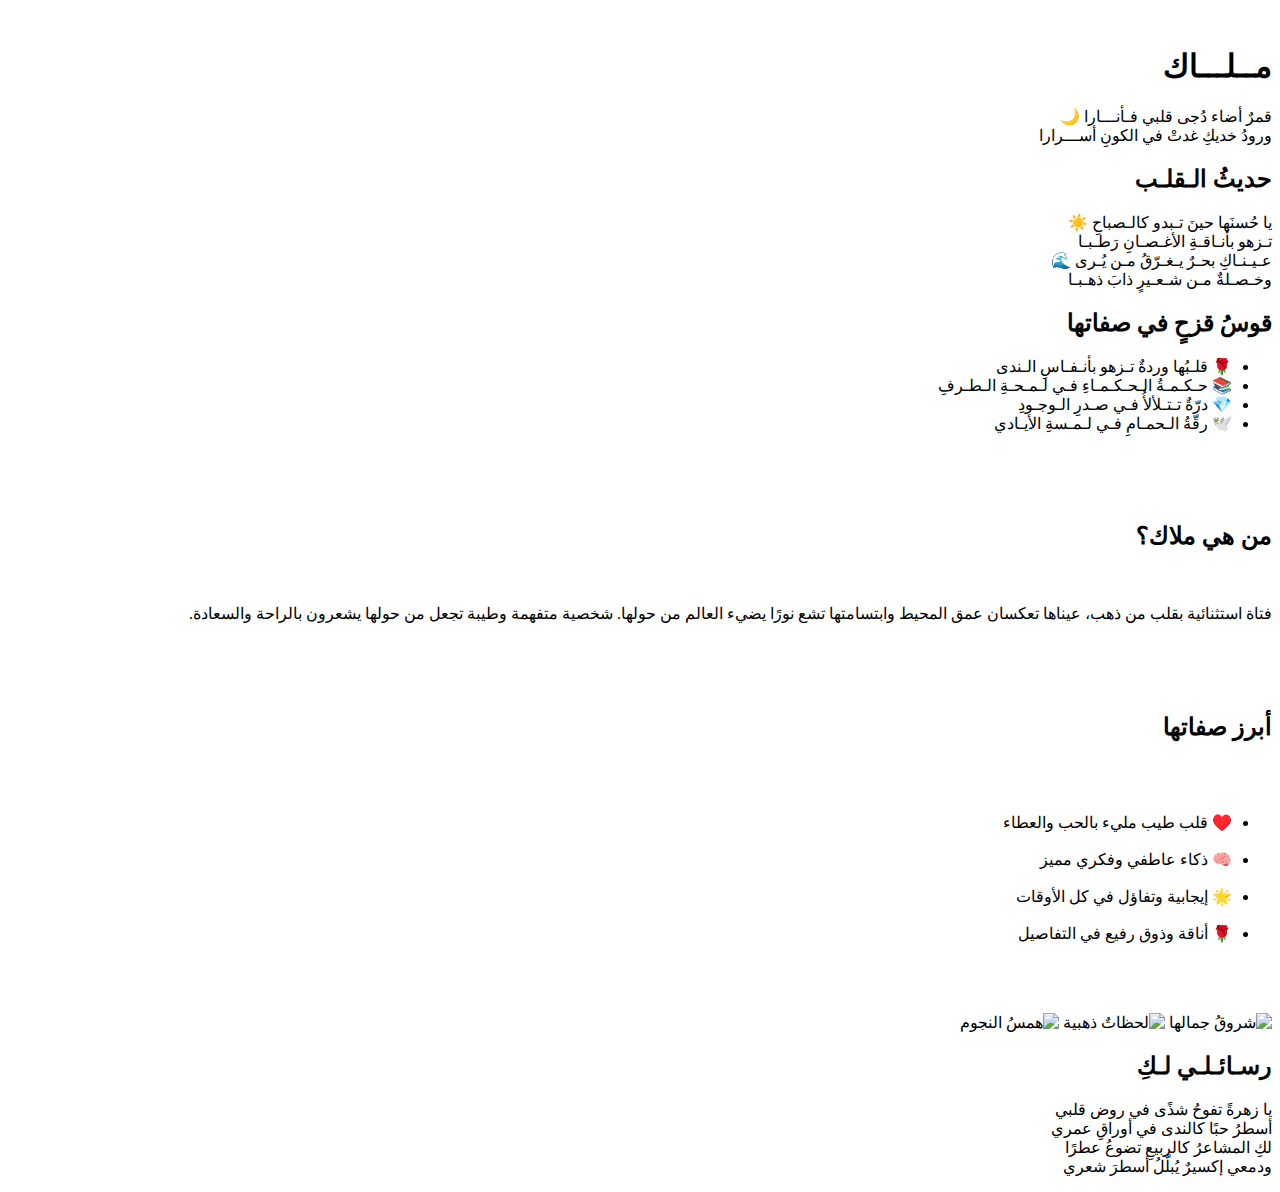
==== index.html @ ec1b66cf "Update index.html" ====
<!DOCTYPE html>
<html lang="ar" dir="rtl">
<head>
‏    <meta charset="UTF-8">
‏    <meta name="viewport" content="width=device-width, initial-scale=1.0">
‏    <title>ملاك</title>
      <link href="https://fonts.googleapis.com/css2?family=Cairo:wght@400;600&family=Lemonada:wght@500&display=swap" rel="stylesheet">
      
      <link rel="stylesheet" href="style.css" type="text/css" media="all" />
      
</head>
<body>
    <header class="header">
        <h1>مــلـــاك</h1>
        <p>قمرٌ أضاء دُجى قلبي فـأنـــارا 🌙<br>ورودُ خديكِ غدتْ في الكونِ أســـرارا</p>
    </header>

    <section class="content-section">
        <div class="card">
            <h2>حديثُ الـقلـب</h2>
            <p>
                يا حُسنَها حينَ تـبدو كالـصباحِ ☀️<br>
                تـزهو بأنـاقـةِ الأغـصـانِ رَطـبـا<br>
                عـيـنـاكِ بحـرٌ يـغـرّقُ مـن يُـرى 🌊<br>
                وخـصـلةٌ مـن شـعـيرٍ ذابَ ذهـبـا
            </p>
        </div>

        <div class="card">
            <h2>قوسُ قزحٍ في صفاتها</h2>
            <ul>
                <li>🌹 قلـبُها وردةٌ تـزهو بأنـفـاسِ الـندى</li>
                <li>📚 حـكـمـةُ الـحـكـمـاءِ فـي لـمـحـةِ الـطـرفِ</li>
                <li>💎 درّةٌ تـتـلألأُ فـي صـدرِ الـوجـودِ</li>
                <li>🕊️ رقّةُ الـحمـامِ فـي لـمـسةِ الأيـادي</li>
            </ul>
        </div>
        ‏ <section class="content-section">
  ‏ <div class="card">
    ‏ <h2>من هي ملاك؟</h2>
    ‏ <p>فتاة استثنائية بقلب من ذهب، عيناها تعكسان عمق المحيط وابتسامتها تشع نورًا يضيء العالم من حولها. شخصية متفهمة وطيبة تجعل من حولها يشعرون بالراحة والسعادة.</p>
    ‏ </div>

  ‏ <div class="card">
    ‏ <h2>أبرز صفاتها</h2>
    ‏ <ul>
      ‏ <li>♥️ قلب طيب مليء بالحب والعطاء</li>
      ‏ <li>🧠 ذكاء عاطفي وفكري مميز</li>
      ‏ <li>🌟 إيجابية وتفاؤل في كل الأوقات</li>
      ‏ <li>🌹 أناقة وذوق رفيع في التفاصيل</li>
         ‏ </ul>
    ‏ </div>
  ‏ </section>
    </section>

    <div class="gallery">
        <img src="placeholder1.jpg" alt="شروقُ جمالها">
        <img src="placeholder2.jpg" alt="لحظاتٌ ذهبية">
        <img src="placeholder3.jpg" alt="همسُ النجوم">
    </div>
    
  <div class="book">
  <div class="ribbon"></div>
  <div class="book-content">
    <h2 class="book-title">رسـائـلـي لـكِ</h2>
    <p class="book-text">
      يا زهرةً تفوحُ شذًى في روض قلبي<br>
      أسطرُ حبًا كالندى في أوراقِ عمري<br>
      لكِ المشاعرُ كالربيعِ تضوعُ عطرًا<br>
      ودمعي إكسيرٌ يُبلّلُ أسطرَ شعري
    </p>
  </div>
</div>
      
    </div>
</body>
</html>
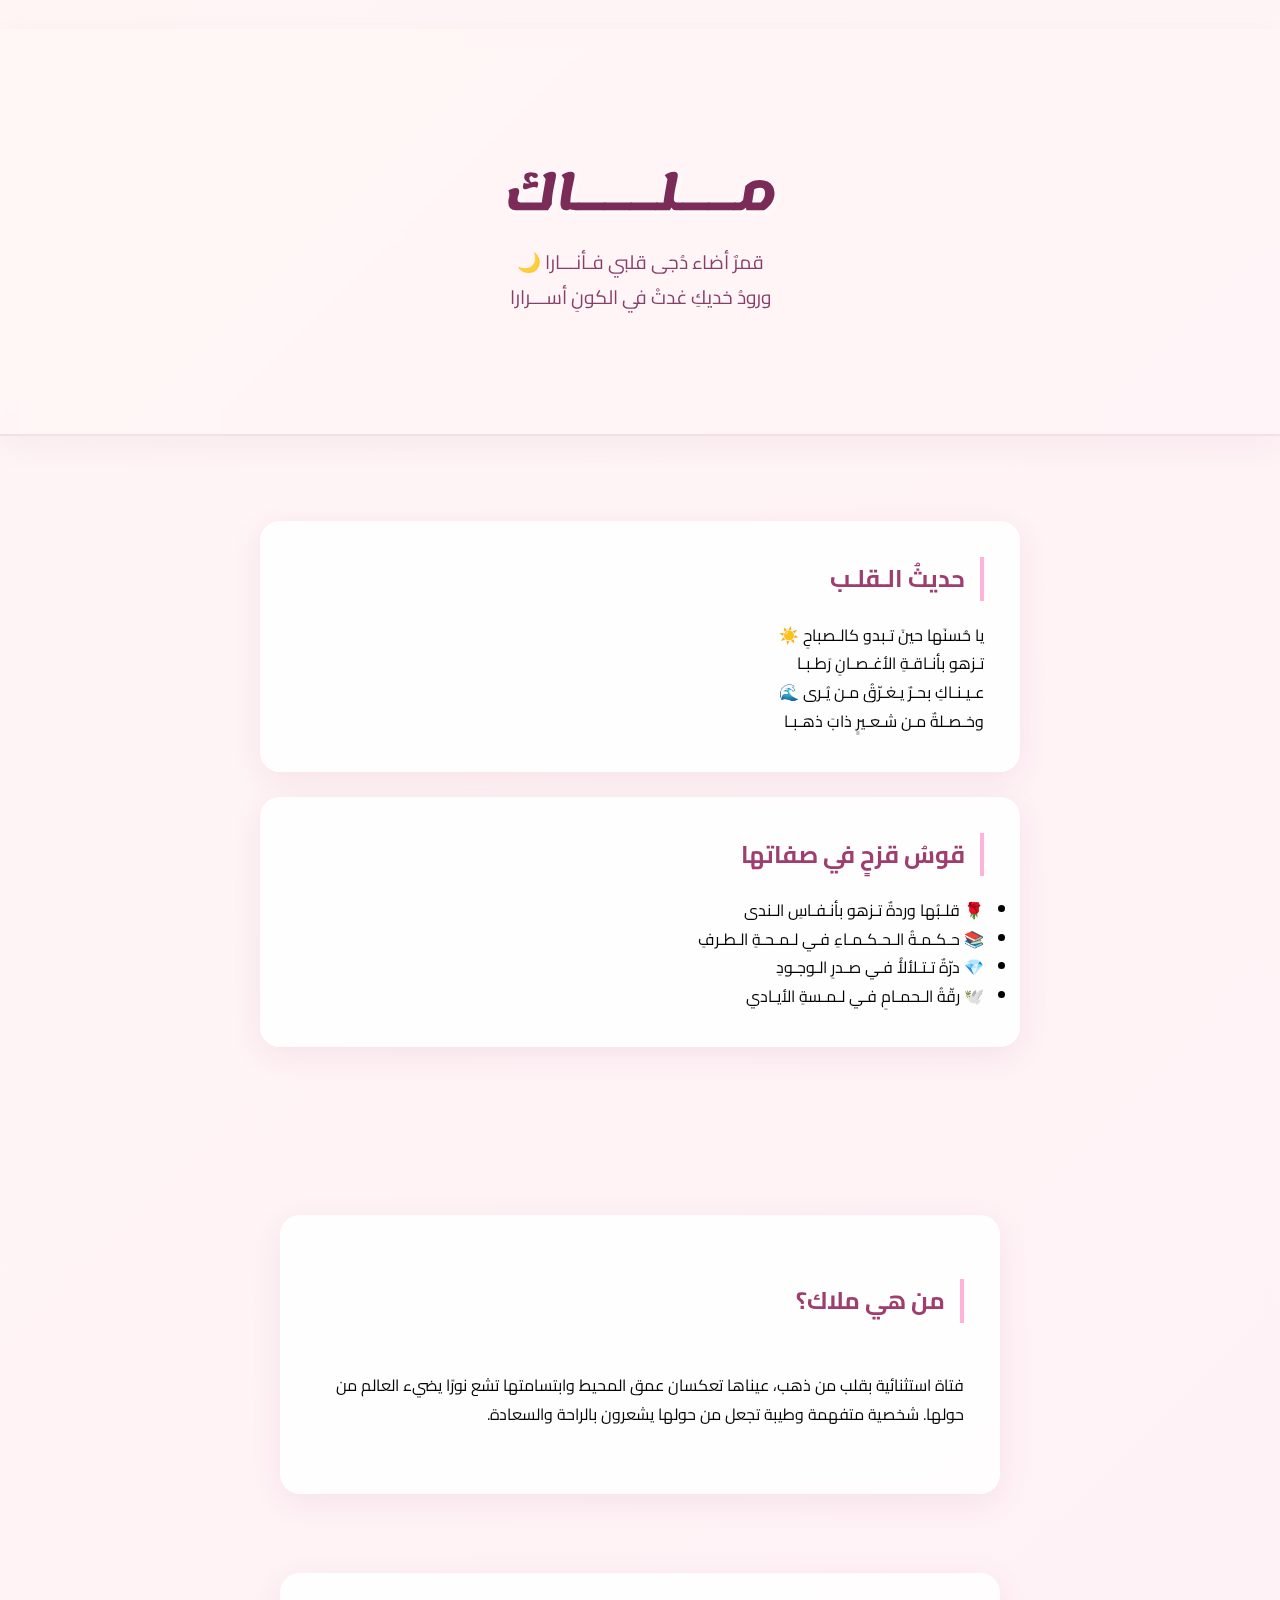
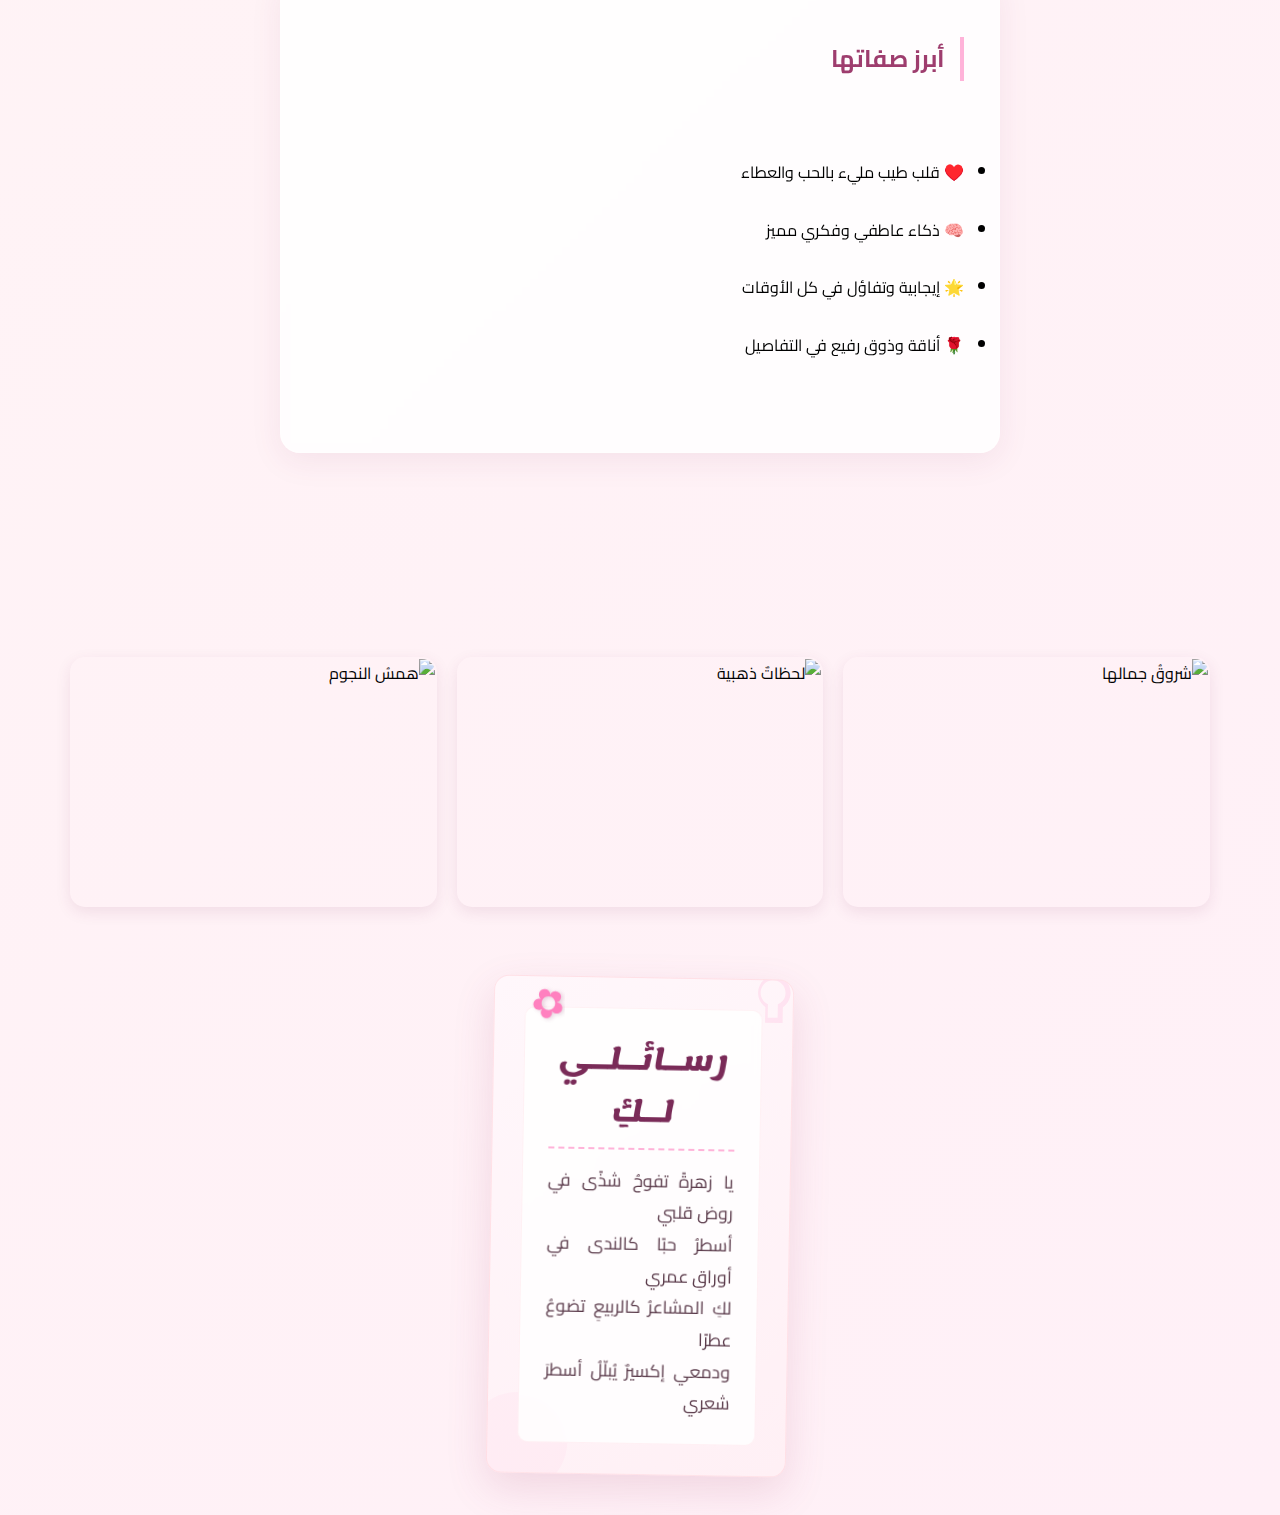
==== commit 86031a36: "Update index.html" ====
--- a/index.html
+++ b/index.html
@@ -6,7 +6,7 @@
 ‏    <title>ملاك</title>
       <link href="https://fonts.googleapis.com/css2?family=Cairo:wght@400;600&family=Lemonada:wght@500&display=swap" rel="stylesheet">
       
-      <link rel="stylesheet" href="style.css" type="text/css" media="all" />
+      <link rel="stylesheet" href="css/style.css" type="text/css" media="all" />
       
 </head>
 <body>
--- a/css/style.css
+++ b/css/style.css
@@ -0,0 +1,220 @@
+
+    /* التنسيقات العامة */
+    * {
+        box-sizing: border-box;
+        margin: 0;
+        padding: 0;
+        font-family: 'Cairo', 'Segoe UI', sans-serif;
+    }
+
+    body {
+        background: linear-gradient(135deg, #fff5f5 0%, #fff0f7 100%),
+                    url('data:image/svg+xml;utf8,<svg viewBox="0 0 100 100" xmlns="http://www.w3.org/2000/svg"><g transform="rotate(25)"><rect x="40" y="0" width="20" height="100" fill="%23ffd6e8"/><circle cx="30" cy="30" r="15" fill="%23ffb3d9" opacity="0.6"/><path d="M60 50 Q70 30 80 50 T100 50" fill="%23ff80bf" opacity="0.4"/></g></svg>');
+        line-height: 1.8;
+        min-height: 100vh;
+    }
+
+    /* الهيدر مع تأثير الزجاج المصقول */
+    .header {
+        background: rgba(255, 255, 255, 0.15);
+        backdrop-filter: blur(8px);
+        color: #7a2b58;
+        text-align: center;
+        padding: 120px 20px;
+        position: relative;
+        border-bottom: 2px solid rgba(122, 43, 88, 0.1);
+        box-shadow: 0 10px 30px rgba(122, 43, 88, 0.05);
+    }
+
+    .header h1 {
+        font-size: 3em;
+        margin-bottom: 10px;
+        letter-spacing: -2px;
+        font-family: 'Lemonada', cursive;
+        text-shadow: 2px 2px 4px rgba(255, 255, 255, 0.5);
+    }
+
+    .header p {
+        font-size: 1.2em;
+        opacity: 0.9;
+    }
+
+    /* بطاقات محتوى أنيقة */
+    .content-section {
+        padding: 60px 20px;
+        max-width: 800px;
+        margin: 0 auto;
+    }
+
+    .card {
+        background: rgba(255, 255, 255, 0.85);
+        backdrop-filter: blur(5px);
+        border-radius: 20px;
+        padding: 35px;
+        margin: 25px 0;
+        box-shadow: 0 8px 32px rgba(122, 43, 88, 0.08);
+        border: 1px solid rgba(255, 255, 255, 0.3);
+        transition: all 0.3s ease;
+    }
+
+    .card:hover {
+        transform: translateY(-7px);
+        box-shadow: 0 12px 40px rgba(122, 43, 88, 0.15);
+    }
+
+    .card h2 {
+        color: #9e3d6e;
+        margin-bottom: 20px;
+        border-right: 4px solid #ffb3d9;
+        padding-right: 15px;
+    }
+
+    /* معرض الصور مع إطار زهري */
+    .gallery {
+        display: grid;
+        grid-template-columns: repeat(auto-fit, minmax(250px, 1fr));
+        gap: 20px;
+        padding: 30px;
+        max-width: 1200px;
+        margin: 0 auto;
+    }
+
+    .gallery img {
+        width: 100%;
+        height: 250px;
+        object-fit: cover;
+        border-radius: 15px;
+        transition: all 0.4s cubic-bezier(0.175, 0.885, 0.32, 1.275);
+        border: 2px solid transparent;
+        box-shadow: 0 5px 15px rgba(122, 43, 88, 0.1);
+    }
+
+    .gallery img:hover {
+        transform: scale(1.08) rotate(-1deg);
+        border-color: #ff80bf;
+    }
+
+    /* التكيف مع الهواتف */
+    @media (max-width: 768px) {
+        .header {
+            padding: 80px 15px;
+        }
+
+        .header h1 {
+            font-size: 2.2em;
+        }
+
+        .card {
+            padding: 25px;
+        }
+
+        .gallery img {
+            height: 200px;
+        }
+    }
+      /* تصميم الكتاب */
+.book {
+  position: relative;
+  background: linear-gradient(145deg, #fff7fb 0%, #fff0f5 100%);
+  width: 300px;
+  margin: 40px auto;
+  padding: 30px;
+  border-radius: 15px;
+  box-shadow: 0 15px 40px rgba(158, 61, 110, 0.15);
+  transform: rotate(1deg);
+  transition: all 0.4s cubic-bezier(0.23, 1, 0.32, 1);
+  overflow: hidden;
+  border: 1px solid rgba(255, 182, 193, 0.3);
+}
+
+.book::before {
+  content: '';
+  position: absolute;
+  top: -10px;
+  right: -10px;
+  width: 60px;
+  height: 60px;
+  background: url('data:image/svg+xml;utf8,<svg xmlns="http://www.w3.org/2000/svg" viewBox="0 0 24 24"><path fill="%23ff80bf" d="M12 2C15.9 2 19 5.1 19 9c0 2.4-1.2 4.5-3 5.7V21H9v-6.3C7.2 13.5 6 11.4 6 9c0-3.9 3.1-7 7-7zm0 2c-2.8 0-5 2.2-5 5 0 2.1 1.2 3.8 3 4.6V19h4v-5.4c1.8-.8 3-2.5 3-4.6 0-2.8-2.2-5-5-5z"/></svg>');
+  opacity: 0.15;
+}
+
+.book::after {
+  content: '';
+  position: absolute;
+  bottom: -20px;
+  left: -20px;
+  width: 100px;
+  height: 100px;
+  background: rgba(255, 128, 191, 0.05);
+  border-radius: 50%;
+}
+
+.book:hover {
+  transform: rotate(0.5deg) translateY(-5px);
+  box-shadow: 0 20px 50px rgba(158, 61, 110, 0.25);
+}
+
+/* محتوى الكتاب */
+.book-content {
+  position: relative;
+  z-index: 1;
+  background: rgba(255, 255, 255, 0.85);
+  padding: 25px;
+  border-radius: 10px;
+  backdrop-filter: blur(5px);
+  border: 1px solid rgba(255, 192, 203, 0.2);
+}
+
+.book-title {
+  font-family: 'Lemonada', cursive;
+  color: #7a2b58;
+  font-size: 1.8em;
+  margin-bottom: 15px;
+  text-align: center;
+  border-bottom: 2px dashed #ffb3d9;
+  padding-bottom: 10px;
+}
+
+.book-text {
+  color: #5a3a4a;
+  line-height: 1.8;
+  text-align: justify;
+  font-size: 1.1em;
+}
+
+/* الشريط الزهري */
+.ribbon {
+  position: absolute;
+  top: -10px;
+  left: -10px;
+  width: 80px;
+  height: 80px;
+  overflow: hidden;
+  z-index: 2;
+}
+
+.ribbon::before {
+  content: '✿';
+  position: absolute;
+  font-size: 2.5em;
+  color: #ff80bf;
+  transform: rotate(-25deg);
+  text-shadow: 2px 2px 4px rgba(122, 43, 88, 0.2);
+}
+
+/* التكيف مع الهواتف */
+@media (max-width: 768px) {
+  .book {
+    width: 90%;
+    margin: 20px auto;
+    padding: 20px;
+  }
+
+  .book-content {
+    padding: 15px;
+  }
+
+  .book-title {
+    font-size: 1.5em;
+  }
+}
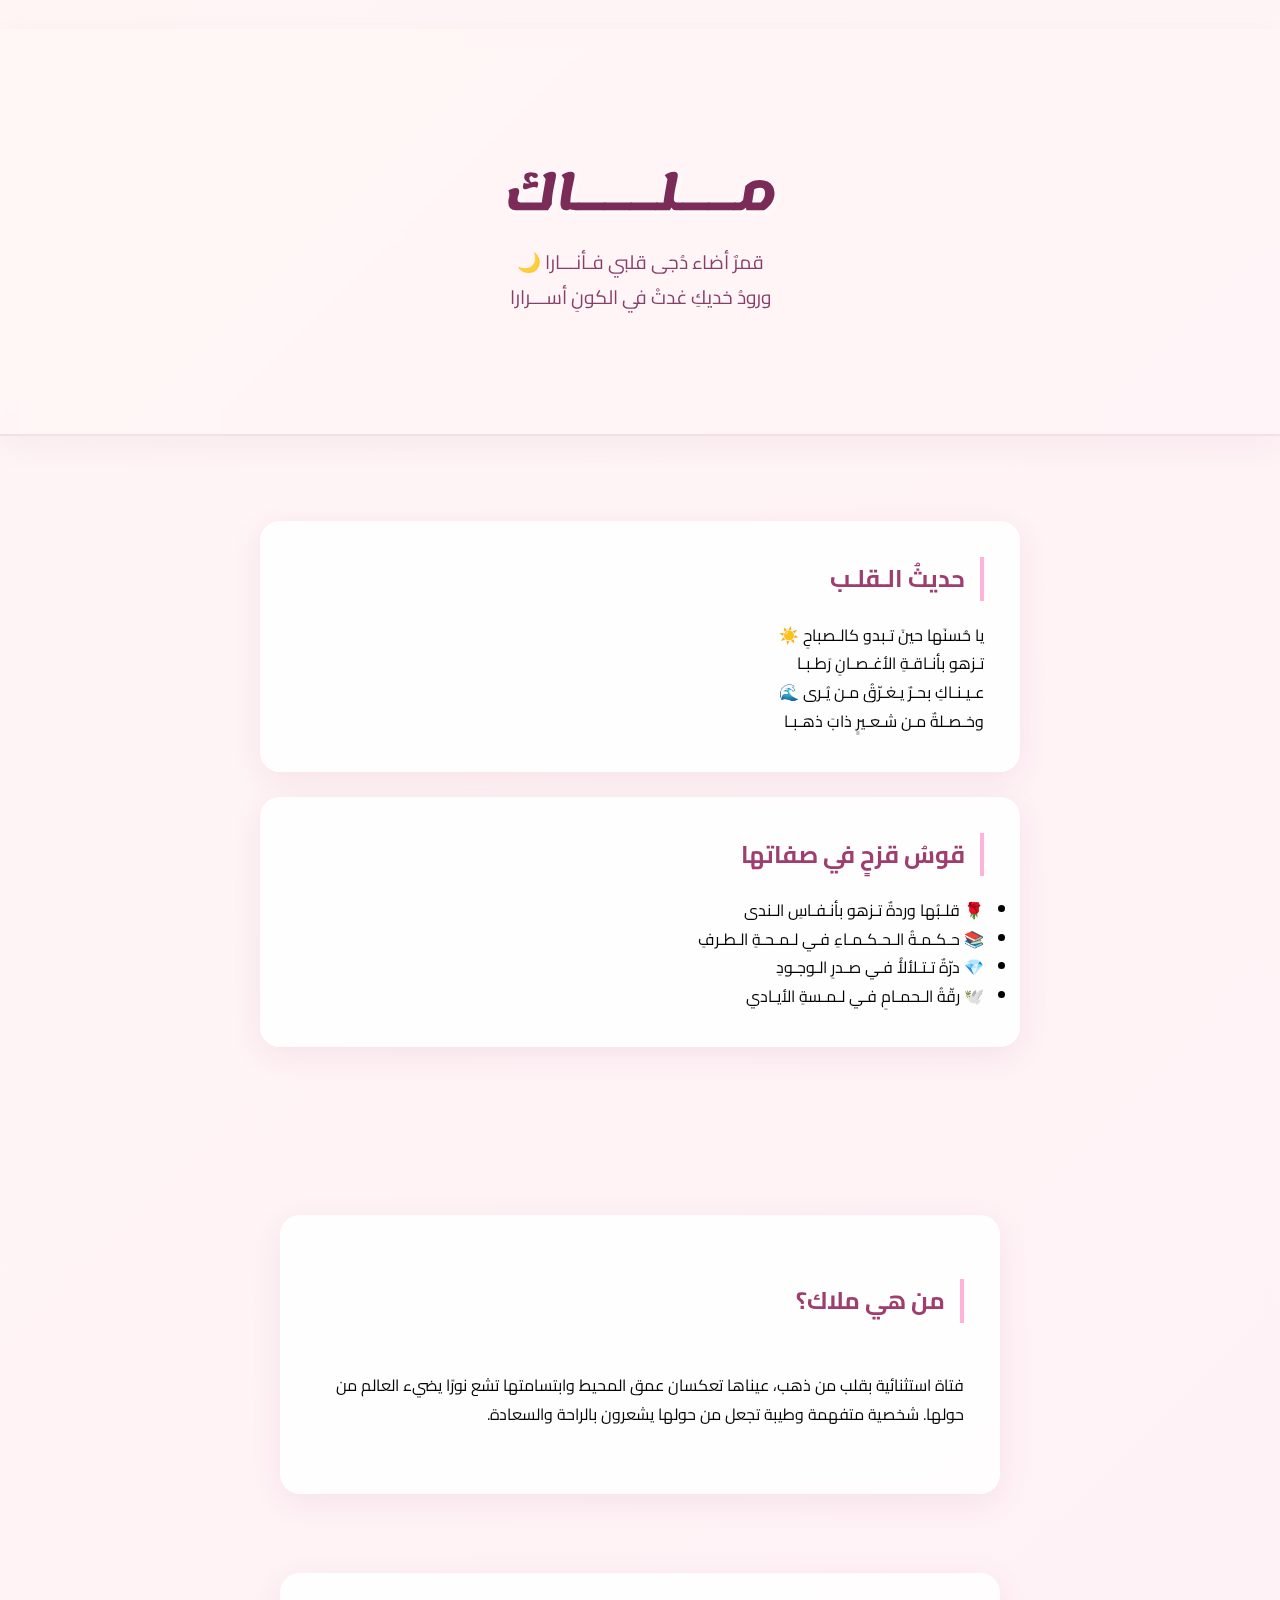
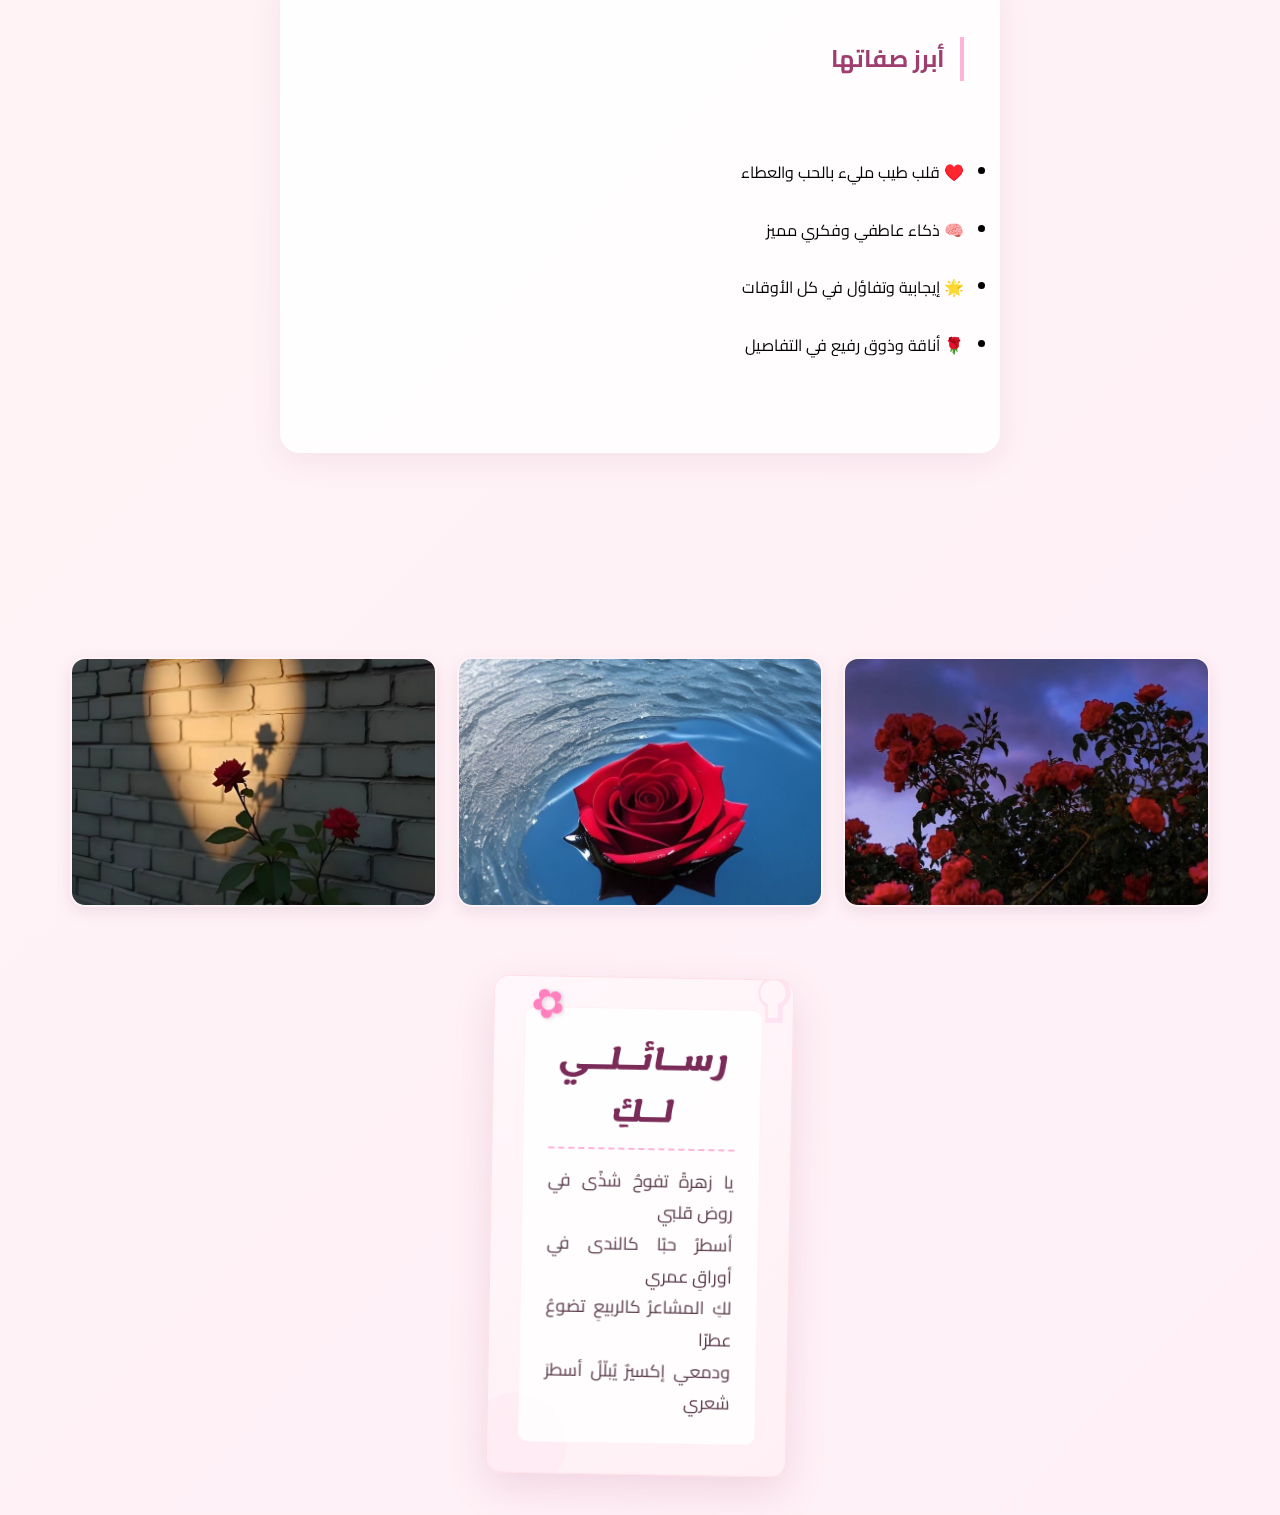
==== commit 1ec513ee: "Update index.html" ====
--- a/index.html
+++ b/index.html
@@ -54,9 +54,9 @@
     </section>
 
     <div class="gallery">
-        <img src="placeholder1.jpg" alt="شروقُ جمالها">
-        <img src="placeholder2.jpg" alt="لحظاتٌ ذهبية">
-        <img src="placeholder3.jpg" alt="همسُ النجوم">
+        <img src="placeholder1.jpg.JPG" alt="شروقُ جمالها">
+        <img src="placeholder2.jpg.JPG" alt="لحظاتٌ ذهبية">
+        <img src="placeholder3.jpg.JPG" alt="همسُ النجوم">
     </div>
     
   <div class="book">
